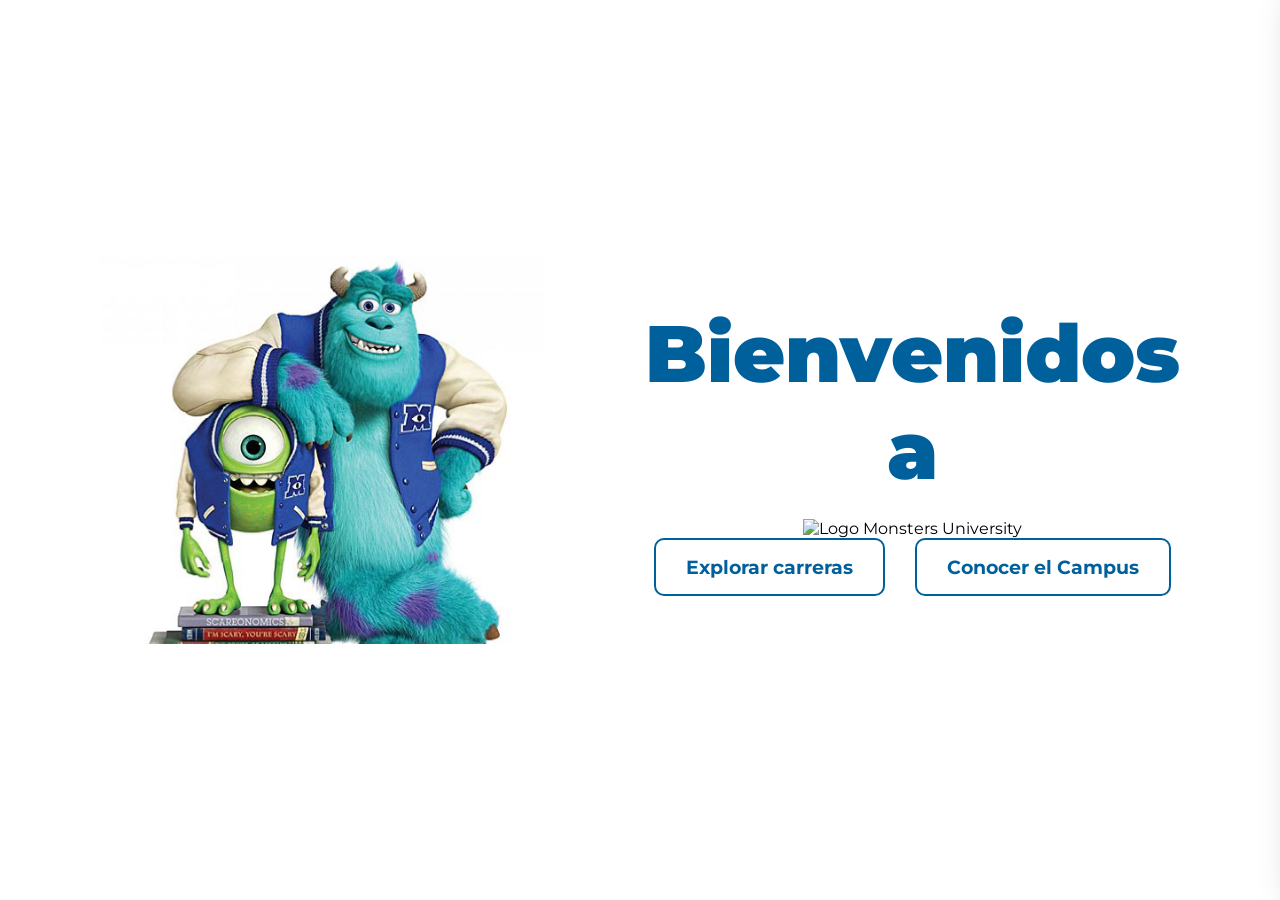
==== administrador.html @ 871c218e "Se modifica logica de js para que genere un switch de entrada a los diferentes dashboards, ademas, s" ====
<!DOCTYPE html>
<html lang="es">
<head>
    <meta charset="UTF-8">
    <meta name="viewport" content="width=device-width, initial-scale=1.0">
    <title>Administrador Monsters University</title>
    <link rel="stylesheet" href="style.css">
</head>
<body>

    
     <button class="hamburger-btn" id="hamburgerBtn" aria-label="Abrir menú de navegación">
        <span class="bar"></span>
        <span class="bar"></span>
        <span class="bar"></span>
    </button>

    <div class="menu-overlay" id="menuOverlay"></div>
    <aside class="side-menu" id="sideMenu">
        <div class="side-menu-header">
            <img src="IMG/1x/LOGO BAR.png" alt="Monsters University" class="menu-logo">
            <button class="close-menu-btn" id="closeMenuBtn" aria-label="Cerrar menú">&times;</button>
        </div>
        <nav class="side-menu-nav">
            <p class="menu-section-title">Navegación</p>
            <ul>
                <li><a href="index.html">Menú Principal (Inicio)</a></li>
                <li><a href="#">Nuestra U</a></li>
                <li><a href="#">Oferta Académica</a></li>
                <li><a href="#">Admisiones</a></li>
                <li><a href="login.html">Iniciar Sesión</a></li>
                <li><a href="registro.html" class="active-link">Registrarse</a></li>
            </ul>
        </nav>
        <div class="side-menu-footer">
            <p>Monsters University &copy; 2026</p>
        </div>
    </aside>

    <main class="hero">
        <div class="hero-image">
            <img src="IMG/1x/IMG 1.png" alt="Mike y Sulley" class="characters-img">
        </div>
        
        <div class="hero-content">
            <h1>Bienvenidos a</h1>
            
            <div class="hero-logo-container">
                <img src="IMG/1x/Logo grande.png" alt="Logo Monsters University" class="hero-logo">
            </div>
            
            <div class="hero-actions">
                <a href="#" class="btn-outline">Explorar carreras</a>
                <a href="#" class="btn-outline">Conocer el Campus</a>
            </div>
        </div>
    </main>
    
    
</body>
</html>
---- style.css ----
/* Import Google Fonts for a similar bold font */
@import url('https://fonts.googleapis.com/css2?family=Montserrat:wght@400;600;700;900&display=swap');

* {
    margin: 0;
    padding: 0;
    box-sizing: border-box;
    font-family: 'Montserrat', sans-serif;
}

body {
    background-color: #ffffff;
    /* Aseguramos que el body ocupe toda la altura de la pantalla */
    min-height: 100vh;
    display: flex;
    flex-direction: column;
}

a {
    text-decoration: none;
}

/* NAVBAR */
.navbar {
    display: flex;
    justify-content: space-between;
    align-items: center;
    padding: 30px 100px; /* Más padding para pantallas grandes */
    background-color: #ffffff;
    max-width: 1920px;
    margin: 0 auto;
    width: 100%;
}

/* Placeholders styles */
.placeholder-logo {
    width: 300px; 
    height: 90px;
    background-color: #f3f4f6;
    border: 2px dashed #9ca3af;
    display: flex;
    align-items: center;
    justify-content: center;
    color: #6b7280;
    font-weight: bold;
    font-size: 1.2rem;
}

.placeholder-characters {
    width: 600px;
    height: 700px;
    background-color: #f3f4f6;
    border: 2px dashed #9ca3af;
    display: flex;
    align-items: center;
    justify-content: center;
    color: #6b7280;
    font-weight: bold;
    text-align: center;
}

.placeholder-hero-logo {
    width: 500px;
    height: 150px;
    background-color: #f3f4f6;
    border: 2px dashed #9ca3af;
    display: flex;
    align-items: center;
    justify-content: center;
    color: #6b7280;
    font-weight: bold;
    margin-bottom: 40px;
    font-size: 1.5rem;
}

/* Nav Links */
.nav-links {
    display: flex;
    list-style: none;
    gap: 40px; /* Más separación */
}

.nav-links a {
    color: #4b8cb6; /* Light blue */
    font-size: 1.4rem; /* Fuente más grande para 1080p */
    text-decoration: underline;
    text-underline-offset: 6px;
    text-decoration-thickness: 1px;
}

.nav-links a:hover {
    color: #005696;
}

/* Buttons */
.btn-campus {
    background-color: #00609c;
    color: white;
    padding: 15px 30px; /* Botón más grande */
    border-radius: 10px;
    font-weight: 700;
    font-size: 1.2rem; /* Fuente más grande */
    transition: background-color 0.3s;
}

.btn-campus:hover {
    background-color: #004675;
}

.btn-outline {
    background-color: #ffffff;
    color: #00609c;
    padding: 15px 30px; /* Botón más grande */
    border: 2px solid #00609c;
    border-radius: 10px;
    font-weight: 700;
    font-size: 1.2rem; /* Fuente más grande */
    transition: all 0.3s;
}

.btn-outline:hover {
    background-color: #f0f8ff;
}

.hero {
    display: flex;
    align-items: center;
    justify-content: center;
    padding: 40px 100px; /* Padding ajustado a los lados */
    max-width: 1700px; /* Más ancho para 1920 */
    margin: 0 auto;
    gap: 100px; /* Más separación entre imagen y contenido */
    flex: 1; /* Ocupa el espacio restante del viewport */
}

.hero-image {
    flex: 1;
    display: flex;
    justify-content: flex-end;
}

.characters-img {
    max-width: 100%;
    height: auto;
    max-height: 800px; /* Más alto para que se vea bien en 1080p */
    object-fit: contain;
}

.hero-content {
    flex: 1;
    display: flex;
    flex-direction: column;
    align-items: center;
    text-align: center;
}

.hero-content h1 {
    font-size: 5rem; /* Título más imponente */
    color: #00609c;
    margin-bottom: 20px;
    font-weight: 900;
}

.hero-actions {
    display: flex;
    gap: 30px; /* Más separación entre los botones */
}

/* Responsive */
@media (max-width: 1200px) {
    .navbar {
        padding: 20px 50px;
    }
    .hero {
        padding: 40px 50px;
        gap: 50px;
    }
    .hero-content h1 {
        font-size: 4rem;
    }
}

@media (max-width: 950px) {
    .navbar {
        flex-direction: column;
        gap: 20px;
    }
    .hero {
        flex-direction: column;
        text-align: center;
    }
    .hero-image {
        justify-content: center;
    }
    .characters-img {
        max-height: 500px;
    }
}

/* ==========================
   ESTILOS INICIO DE SESIÓN
   ========================== */

/* Fondo azul para la pantalla de Login */
.login-body {
    background: linear-gradient(135deg, #005696 0%, #003b66 50%, #001f3f 100%);
    min-height: 100vh;
    display: flex;
    align-items: center;
    justify-content: center;
    position: relative;
    overflow-x: hidden;
    padding: 30px 20px;
}

/* Botón Hamburguesa en la esquina superior */
.hamburger-btn {
    position: fixed;
    top: 30px;
    right: 35px;
    width: 52px;
    height: 52px;
    background: rgba(255, 255, 255, 0.15);
    backdrop-filter: blur(10px);
    border: 2px solid rgba(255, 255, 255, 0.4);
    border-radius: 12px;
    display: flex;
    flex-direction: column;
    justify-content: center;
    align-items: center;
    gap: 6px;
    cursor: pointer;
    z-index: 100;
    transition: all 0.3s ease;
}

.hamburger-btn:hover {
    background: rgba(255, 255, 255, 0.25);
    border-color: #ffffff;
    transform: scale(1.05);
}

.hamburger-btn .bar {
    width: 26px;
    height: 3px;
    background-color: #ffffff;
    border-radius: 4px;
    transition: all 0.3s ease;
}

/* Animación de hamburguesa a X cuando está activo */
.hamburger-btn.open .bar:nth-child(1) {
    transform: translateY(9px) rotate(45deg);
}

.hamburger-btn.open .bar:nth-child(2) {
    opacity: 0;
}

.hamburger-btn.open .bar:nth-child(3) {
    transform: translateY(-9px) rotate(-45deg);
}

/* Fondo oscurecido al abrir el menú */
.menu-overlay {
    position: fixed;
    top: 0;
    left: 0;
    width: 100vw;
    height: 100vh;
    background: rgba(0, 0, 0, 0.5);
    backdrop-filter: blur(3px);
    opacity: 0;
    visibility: hidden;
    transition: opacity 0.3s ease, visibility 0.3s ease;
    z-index: 150;
}

.menu-overlay.active {
    opacity: 1;
    visibility: visible;
}

/* Panel lateral del Menú Hamburguesa */
.side-menu {
    position: fixed;
    top: 0;
    right: -380px;
    width: 350px;
    max-width: 85vw;
    height: 100vh;
    background-color: #ffffff;
    box-shadow: -10px 0 35px rgba(0, 0, 0, 0.35);
    z-index: 200;
    display: flex;
    flex-direction: column;
    justify-content: space-between;
    padding: 35px 30px;
    transition: right 0.35s cubic-bezier(0.4, 0, 0.2, 1);
}

.side-menu.active {
    right: 0;
}

.side-menu-header {
    display: flex;
    align-items: center;
    justify-content: space-between;
    border-bottom: 2px solid #f1f5f9;
    padding-bottom: 20px;
}

.menu-logo {
    max-width: 170px;
    height: auto;
}

.close-menu-btn {
    background: transparent;
    border: none;
    font-size: 2.2rem;
    color: #64748b;
    cursor: pointer;
    line-height: 1;
    transition: color 0.2s ease, transform 0.2s ease;
}

.close-menu-btn:hover {
    color: #005696;
    transform: scale(1.1);
}

.menu-section-title {
    font-size: 0.85rem;
    text-transform: uppercase;
    letter-spacing: 1.5px;
    color: #94a3b8;
    font-weight: 700;
    margin: 25px 0 15px;
}

.side-menu-nav ul {
    list-style: none;
    display: flex;
    flex-direction: column;
    gap: 12px;
}

.side-menu-nav a {
    display: block;
    padding: 12px 16px;
    font-size: 1.15rem;
    font-weight: 600;
    color: #1e293b;
    border-radius: 10px;
    text-decoration: none;
    transition: all 0.2s ease;
}

.side-menu-nav a:hover {
    background-color: #f0f7ff;
    color: #005696;
    transform: translateX(6px);
}

.side-menu-nav a.active-link {
    background-color: #e0f0fe;
    color: #005696;
    font-weight: 700;
}

.side-menu-footer {
    border-top: 1px solid #f1f5f9;
    padding-top: 20px;
    text-align: center;
    color: #94a3b8;
    font-size: 0.85rem;
}

/* Tarjeta Principal de Login */
.login-container {
    width: 100%;
    max-width: 520px;
    z-index: 10;
}

.login-card {
    background: #ffffff;
    border-radius: 20px;
    padding: 45px 40px;
    box-shadow: 0 25px 60px rgba(0, 0, 0, 0.4);
    text-align: center;
    animation: fadeInLogin 0.5s ease-out;
}

@keyframes fadeInLogin {
    from {
        opacity: 0;
        transform: translateY(20px);
    }
    to {
        opacity: 1;
        transform: translateY(0);
    }
}

.login-brand-logo {
    max-width: 240px;
    height: auto;
    margin-bottom: 20px;
}

.login-header h2 {
    color: #005696;
    font-size: 2.2rem;
    font-weight: 900;
    margin-bottom: 8px;
}

.login-header p {
    color: #64748b;
    font-size: 0.95rem;
    margin-bottom: 30px;
}

/* Campos de formulario */
.login-form {
    text-align: left;
}

.form-group {
    margin-bottom: 22px;
}

.form-group label {
    display: block;
    font-size: 0.95rem;
    font-weight: 700;
    color: #1e293b;
    margin-bottom: 8px;
}

.input-wrapper input {
    width: 100%;
    padding: 14px 18px;
    border: 2px solid #e2e8f0;
    border-radius: 10px;
    font-size: 1.05rem;
    color: #1e293b;
    background-color: #f8fafc;
    transition: all 0.25s ease;
    outline: none;
}

.input-wrapper input:focus {
    background-color: #ffffff;
    border-color: #00609c;
    box-shadow: 0 0 0 4px rgba(0, 96, 156, 0.15);
}

/* Opciones: Recordarme / Olvidé contraseña */
.form-options {
    display: flex;
    justify-content: space-between;
    align-items: center;
    font-size: 0.9rem;
    margin-bottom: 26px;
    gap: 10px;
    flex-wrap: wrap;
}

.remember-me {
    display: flex;
    align-items: center;
    gap: 8px;
    color: #475569;
    cursor: pointer;
    font-weight: 600;
}

.remember-me input {
    accent-color: #00609c;
    width: 16px;
    height: 16px;
    cursor: pointer;
}

.forgot-password {
    color: #00609c;
    font-weight: 600;
    text-decoration: underline;
    transition: color 0.2s ease;
}

.forgot-password:hover {
    color: #003666;
}

/* Botón de envío */
.btn-login {
    width: 100%;
    padding: 16px;
    background-color: #00609c;
    color: #ffffff;
    border: none;
    border-radius: 10px;
    font-size: 1.2rem;
    font-weight: 800;
    cursor: pointer;
    transition: all 0.25s ease;
    box-shadow: 0 6px 18px rgba(0, 96, 156, 0.35);
}

.btn-login:hover {
    background-color: #004675;
    transform: translateY(-2px);
    box-shadow: 0 10px 22px rgba(0, 96, 156, 0.45);
}

.btn-login:active {
    transform: translateY(0);
}

/* Footer de la tarjeta */
.login-card-footer {
    margin-top: 30px;
    padding-top: 22px;
    border-top: 1px solid #f1f5f9;
    display: flex;
    flex-direction: column;
    gap: 12px;
    font-size: 0.95rem;
    color: #64748b;
}

.login-card-footer a {
    color: #00609c;
    font-weight: 700;
}

.login-card-footer a:hover {
    text-decoration: underline;
}

.back-home-link {
    font-size: 0.9rem;
    color: #64748b !important;
    text-decoration: none !important;
    transition: color 0.2s ease;
}

.back-home-link:hover {
    color: #005696 !important;
}

/* Responsividad para móviles en login */
@media (max-width: 580px) {
    .hamburger-btn {
        top: 20px;
        right: 20px;
        width: 44px;
        height: 44px;
    }

    .login-card {
        padding: 30px 20px;
    }

    .login-header h2 {
        font-size: 1.8rem;
    }

    .form-options {
        flex-direction: column;
        align-items: flex-start;
        gap: 12px;
    }
}

/* =========================================
   ESTILOS ESPECÍFICOS PARA REGISTRO
   ========================================= */

.register-container {
    max-width: 680px;
    margin: 40px auto;
}

.register-card {
    padding: 45px 45px;
}

.form-row {
    display: grid;
    grid-template-columns: 1fr 1fr;
    gap: 18px;
}

.input-wrapper select {
    width: 100%;
    padding: 14px 18px;
    border: 2px solid #e2e8f0;
    border-radius: 10px;
    font-size: 1rem;
    color: #1e293b;
    background-color: #f8fafc;
    transition: all 0.25s ease;
    outline: none;
    cursor: pointer;
    font-family: inherit;
}

.input-wrapper select:focus {
    background-color: #ffffff;
    border-color: #00609c;
    box-shadow: 0 0 0 4px rgba(0, 96, 156, 0.15);
}

.register-options {
    margin-top: 5px;
    margin-bottom: 25px;
}

.terms-link {
    color: #00609c;
    text-decoration: underline;
    font-weight: 600;
}

.terms-link:hover {
    color: #003666;
}

@media (max-width: 680px) {
    .register-container {
        max-width: 100%;
    }

    .form-row {
        grid-template-columns: 1fr;
        gap: 0;
    }

    .register-card {
        padding: 30px 20px;
    }
}
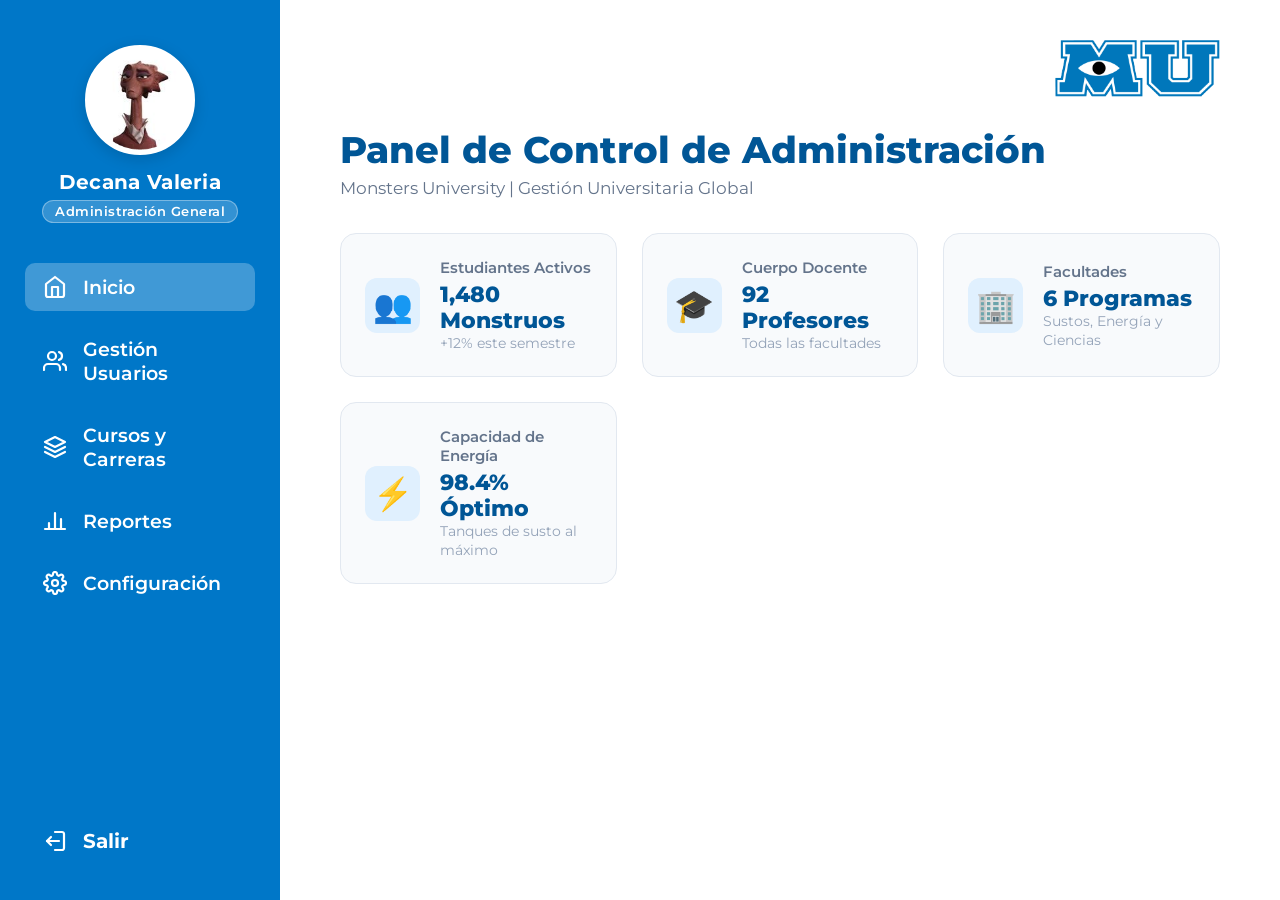
==== commit 0713f38c: "Creación DB ADM y PROF" ====
--- a/administrador.html
+++ b/administrador.html
@@ -3,59 +3,137 @@
 <head>
     <meta charset="UTF-8">
     <meta name="viewport" content="width=device-width, initial-scale=1.0">
-    <title>Administrador Monsters University</title>
+    <title>Dashboard Administrador - Monsters University</title>
     <link rel="stylesheet" href="style.css">
 </head>
-<body>
+<body class="dashboard-body">
 
-    
-     <button class="hamburger-btn" id="hamburgerBtn" aria-label="Abrir menú de navegación">
-        <span class="bar"></span>
-        <span class="bar"></span>
-        <span class="bar"></span>
-    </button>
+    <div class="dashboard-container">
+        <!-- BARRA LATERAL (SIDEBAR) -->
+        <aside class="dashboard-sidebar">
+            <!-- SECCIÓN DE PERFIL -->
+            <div class="sidebar-profile">
+                <img src="IMG/1x/PERFIL ADM.png" alt="Foto Administrador" class="profile-avatar">
+                <h2 class="profile-name">Decana Valeria</h2>
+                <span class="profile-role">Administración General</span>
+            </div>
 
-    <div class="menu-overlay" id="menuOverlay"></div>
-    <aside class="side-menu" id="sideMenu">
-        <div class="side-menu-header">
-            <img src="IMG/1x/LOGO BAR.png" alt="Monsters University" class="menu-logo">
-            <button class="close-menu-btn" id="closeMenuBtn" aria-label="Cerrar menú">&times;</button>
-        </div>
-        <nav class="side-menu-nav">
-            <p class="menu-section-title">Navegación</p>
-            <ul>
-                <li><a href="index.html">Menú Principal (Inicio)</a></li>
-                <li><a href="#">Nuestra U</a></li>
-                <li><a href="#">Oferta Académica</a></li>
-                <li><a href="#">Admisiones</a></li>
-                <li><a href="login.html">Iniciar Sesión</a></li>
-                <li><a href="registro.html" class="active-link">Registrarse</a></li>
-            </ul>
-        </nav>
-        <div class="side-menu-footer">
-            <p>Monsters University &copy; 2026</p>
-        </div>
-    </aside>
+            <!-- NAVEGACIÓN ADMINISTRADOR -->
+            <nav class="sidebar-menu">
+                <a href="#" class="sidebar-link active">
+                    <svg class="nav-icon" viewBox="0 0 24 24" fill="none" stroke="currentColor" stroke-width="2.2" stroke-linecap="round" stroke-linejoin="round">
+                        <path d="M3 9l9-7 9 7v11a2 2 0 0 1-2 2H5a2 2 0 0 1-2-2z"></path>
+                        <polyline points="9 22 9 12 15 12 15 22"></polyline>
+                    </svg>
+                    <span>Inicio</span>
+                </a>
 
-    <main class="hero">
-        <div class="hero-image">
-            <img src="IMG/1x/IMG 1.png" alt="Mike y Sulley" class="characters-img">
-        </div>
-        
-        <div class="hero-content">
-            <h1>Bienvenidos a</h1>
-            
-            <div class="hero-logo-container">
-                <img src="IMG/1x/Logo grande.png" alt="Logo Monsters University" class="hero-logo">
+                <a href="#" class="sidebar-link">
+                    <svg class="nav-icon" viewBox="0 0 24 24" fill="none" stroke="currentColor" stroke-width="2.2" stroke-linecap="round" stroke-linejoin="round">
+                        <path d="M17 21v-2a4 4 0 0 0-4-4H5a4 4 0 0 0-4 4v2"></path>
+                        <circle cx="9" cy="7" r="4"></circle>
+                        <path d="M23 21v-2a4 4 0 0 0-3-3.87"></path>
+                        <path d="M16 3.13a4 4 0 0 1 0 7.75"></path>
+                    </svg>
+                    <span>Gestión Usuarios</span>
+                </a>
+
+                <a href="#" class="sidebar-link">
+                    <svg class="nav-icon" viewBox="0 0 24 24" fill="none" stroke="currentColor" stroke-width="2.2" stroke-linecap="round" stroke-linejoin="round">
+                        <polygon points="12 2 2 7 12 12 22 7 12 2"></polygon>
+                        <polyline points="2 17 12 22 22 17"></polyline>
+                        <polyline points="2 12 12 17 22 12"></polyline>
+                    </svg>
+                    <span>Cursos y Carreras</span>
+                </a>
+
+                <a href="#" class="sidebar-link">
+                    <svg class="nav-icon" viewBox="0 0 24 24" fill="none" stroke="currentColor" stroke-width="2.2" stroke-linecap="round" stroke-linejoin="round">
+                        <line x1="18" y1="20" x2="18" y2="10"></line>
+                        <line x1="12" y1="20" x2="12" y2="4"></line>
+                        <line x1="6" y1="20" x2="6" y2="14"></line>
+                        <line x1="2" y1="20" x2="22" y2="20"></line>
+                    </svg>
+                    <span>Reportes</span>
+                </a>
+
+                <a href="#" class="sidebar-link">
+                    <svg class="nav-icon" viewBox="0 0 24 24" fill="none" stroke="currentColor" stroke-width="2.2" stroke-linecap="round" stroke-linejoin="round">
+                        <circle cx="12" cy="12" r="3"></circle>
+                        <path d="M19.4 15a1.65 1.65 0 0 0 .33 1.82l.06.06a2 2 0 0 1 0 2.83 2 2 0 0 1-2.83 0l-.06-.06a1.65 1.65 0 0 0-1.82-.33 1.65 1.65 0 0 0-1 1.51V21a2 2 0 0 1-2 2 2 2 0 0 1-2-2v-.09A1.65 1.65 0 0 0 9 19.4a1.65 1.65 0 0 0-1.82.33l-.06.06a2 2 0 0 1-2.83 0 2 2 0 0 1 0-2.83l.06-.06a1.65 1.65 0 0 0 .33-1.82 1.65 1.65 0 0 0-1.51-1H3a2 2 0 0 1-2-2 2 2 0 0 1 2-2h.09A1.65 1.65 0 0 0 4.6 9a1.65 1.65 0 0 0-.33-1.82l-.06-.06a2 2 0 0 1 0-2.83 2 2 0 0 1 2.83 0l.06.06a1.65 1.65 0 0 0 1.82.33H9a1.65 1.65 0 0 0 1-1.51V3a2 2 0 0 1 2-2 2 2 0 0 1 2 2v.09a1.65 1.65 0 0 0 1 1.51 1.65 1.65 0 0 0 1.82-.33l.06-.06a2 2 0 0 1 2.83 0 2 2 0 0 1 0 2.83l-.06.06a1.65 1.65 0 0 0-.33 1.82V9a1.65 1.65 0 0 0 1.51 1H21a2 2 0 0 1 2 2 2 2 0 0 1-2 2h-.09a1.65 1.65 0 0 0-1.51 1z"></path>
+                    </svg>
+                    <span>Configuración</span>
+                </a>
+            </nav>
+
+            <!-- BOTÓN DE SALIDA (REDIRIGE A LOGIN.HTML) -->
+            <div class="sidebar-footer">
+                <a href="login.html" class="logout-link" title="Cerrar sesión">
+                    <svg class="nav-icon" viewBox="0 0 24 24" fill="none" stroke="currentColor" stroke-width="2.2" stroke-linecap="round" stroke-linejoin="round">
+                        <path d="M12 3H19C19.5304 3 20.0391 3.21071 20.4142 3.58579C20.7893 3.96086 21 4.46957 21 5V19C21 19.5304 20.7893 20.0391 20.4142 20.4142C20.0391 20.7893 19.5304 21 19 21H12"></path>
+                        <polyline points="8 16 4 12 8 8"></polyline>
+                        <line x1="4" y1="12" x2="16" y2="12"></line>
+                    </svg>
+                    <span>Salir</span>
+                </a>
             </div>
-            
-            <div class="hero-actions">
-                <a href="#" class="btn-outline">Explorar carreras</a>
-                <a href="#" class="btn-outline">Conocer el Campus</a>
-            </div>
-        </div>
-    </main>
-    
-    
+        </aside>
+
+        <!-- CONTENIDO PRINCIPAL -->
+        <main class="dashboard-main">
+            <!-- ENCABEZADO CON LOGO MU EN LA ESQUINA SUPERIOR DERECHA -->
+            <header class="dashboard-header">
+                <img src="IMG/1x/LOGO DB.png" alt="Logo Monsters University" class="main-logo-mu">
+            </header>
+
+            <!-- ESPACIO DE TRABAJO DEL DASHBOARD -->
+            <section class="dashboard-content">
+                <div class="welcome-banner">
+                    <h1>Panel de Control de Administración</h1>
+                    <p>Monsters University | Gestión Universitaria Global</p>
+                </div>
+
+                <!-- TARJETAS RÁPIDAS DE RESUMEN ADMINISTRATIVO -->
+                <div class="dashboard-cards-grid">
+                    <div class="dash-card">
+                        <div class="card-header-icon">👥</div>
+                        <div class="card-info">
+                            <h3>Estudiantes Activos</h3>
+                            <p class="card-highlight">1,480 Monstruos</p>
+                            <span class="card-subtext">+12% este semestre</span>
+                        </div>
+                    </div>
+
+                    <div class="dash-card">
+                        <div class="card-header-icon">🎓</div>
+                        <div class="card-info">
+                            <h3>Cuerpo Docente</h3>
+                            <p class="card-highlight">92 Profesores</p>
+                            <span class="card-subtext">Todas las facultades</span>
+                        </div>
+                    </div>
+
+                    <div class="dash-card">
+                        <div class="card-header-icon">🏢</div>
+                        <div class="card-info">
+                            <h3>Facultades</h3>
+                            <p class="card-highlight">6 Programas</p>
+                            <span class="card-subtext">Sustos, Energía y Ciencias</span>
+                        </div>
+                    </div>
+
+                    <div class="dash-card">
+                        <div class="card-header-icon">⚡</div>
+                        <div class="card-info">
+                            <h3>Capacidad de Energía</h3>
+                            <p class="card-highlight">98.4% Óptimo</p>
+                            <span class="card-subtext">Tanques de susto al máximo</span>
+                        </div>
+                    </div>
+                </div>
+            </section>
+        </main>
+    </div>
+
 </body>
 </html>
--- a/style.css
+++ b/style.css
@@ -10,7 +10,6 @@
 
 body {
     background-color: #ffffff;
-    /* Aseguramos que el body ocupe toda la altura de la pantalla */
     min-height: 100vh;
     display: flex;
     flex-direction: column;
@@ -25,64 +24,23 @@
     display: flex;
     justify-content: space-between;
     align-items: center;
-    padding: 30px 100px; /* Más padding para pantallas grandes */
+    padding: 30px 100px; 
     background-color: #ffffff;
     max-width: 1920px;
     margin: 0 auto;
     width: 100%;
 }
 
-/* Placeholders styles */
-.placeholder-logo {
-    width: 300px; 
-    height: 90px;
-    background-color: #f3f4f6;
-    border: 2px dashed #9ca3af;
-    display: flex;
-    align-items: center;
-    justify-content: center;
-    color: #6b7280;
-    font-weight: bold;
-    font-size: 1.2rem;
-}
-
-.placeholder-characters {
-    width: 600px;
-    height: 700px;
-    background-color: #f3f4f6;
-    border: 2px dashed #9ca3af;
-    display: flex;
-    align-items: center;
-    justify-content: center;
-    color: #6b7280;
-    font-weight: bold;
-    text-align: center;
-}
-
-.placeholder-hero-logo {
-    width: 500px;
-    height: 150px;
-    background-color: #f3f4f6;
-    border: 2px dashed #9ca3af;
-    display: flex;
-    align-items: center;
-    justify-content: center;
-    color: #6b7280;
-    font-weight: bold;
-    margin-bottom: 40px;
-    font-size: 1.5rem;
-}
-
 /* Nav Links */
 .nav-links {
     display: flex;
     list-style: none;
-    gap: 40px; /* Más separación */
+    gap: 40px; 
 }
 
 .nav-links a {
-    color: #4b8cb6; /* Light blue */
-    font-size: 1.4rem; /* Fuente más grande para 1080p */
+    color: #4b8cb6; 
+    font-size: 1.4rem; 
     text-decoration: underline;
     text-underline-offset: 6px;
     text-decoration-thickness: 1px;
@@ -93,28 +51,28 @@
 }
 
 /* Buttons */
-.btn-campus {
+.btn-iniciar-sesion {
     background-color: #00609c;
     color: white;
-    padding: 15px 30px; /* Botón más grande */
+    padding: 15px 30px; 
     border-radius: 10px;
     font-weight: 700;
-    font-size: 1.2rem; /* Fuente más grande */
+    font-size: 1.2rem; 
     transition: background-color 0.3s;
 }
 
-.btn-campus:hover {
+.btn-iniciar-sesion:hover {
     background-color: #004675;
 }
 
 .btn-outline {
     background-color: #ffffff;
     color: #00609c;
-    padding: 15px 30px; /* Botón más grande */
+    padding: 15px 30px; 
     border: 2px solid #00609c;
     border-radius: 10px;
     font-weight: 700;
-    font-size: 1.2rem; /* Fuente más grande */
+    font-size: 1.2rem; 
     transition: all 0.3s;
 }
 
@@ -126,11 +84,11 @@
     display: flex;
     align-items: center;
     justify-content: center;
-    padding: 40px 100px; /* Padding ajustado a los lados */
-    max-width: 1700px; /* Más ancho para 1920 */
+    padding: 40px 100px; 
+    max-width: 1700px; 
     margin: 0 auto;
-    gap: 100px; /* Más separación entre imagen y contenido */
-    flex: 1; /* Ocupa el espacio restante del viewport */
+    gap: 100px; 
+    flex: 1; 
 }
 
 .hero-image {
@@ -142,7 +100,7 @@
 .characters-img {
     max-width: 100%;
     height: auto;
-    max-height: 800px; /* Más alto para que se vea bien en 1080p */
+    max-height: 800px; 
     object-fit: contain;
 }
 
@@ -155,7 +113,7 @@
 }
 
 .hero-content h1 {
-    font-size: 5rem; /* Título más imponente */
+    font-size: 5rem; 
     color: #00609c;
     margin-bottom: 20px;
     font-weight: 900;
@@ -163,7 +121,7 @@
 
 .hero-actions {
     display: flex;
-    gap: 30px; /* Más separación entre los botones */
+    gap: 30px; 
 }
 
 /* Responsive */
@@ -268,7 +226,7 @@
     left: 0;
     width: 100vw;
     height: 100vh;
-    background: rgba(0, 0, 0, 0.5);
+    background: rgba(0, 92, 212, 0.5);
     backdrop-filter: blur(3px);
     opacity: 0;
     visibility: hidden;
@@ -578,9 +536,9 @@
     }
 }
 
-/* =========================================
-   ESTILOS ESPECÍFICOS PARA REGISTRO
-   ========================================= */
+/* ==================
+   ESTILOS  REGISTRO
+   ================== */
 
 .register-container {
     max-width: 680px;
@@ -647,3 +605,265 @@
     }
 }
 
+/* =========================================
+   ESTILOS PARA DASHBOARD ESTUDIANTE
+   ========================================= */
+
+.dashboard-body {
+    background-color: #ffffff;
+    min-height: 100vh;
+    margin: 0;
+    overflow-x: hidden;
+}
+
+.dashboard-container {
+    display: flex;
+    min-height: 100vh;
+    width: 100%;
+}
+
+/* Barra lateral azul */
+.dashboard-sidebar {
+    width: 280px;
+    min-width: 280px;
+    background-color: #0077c8;
+    color: #ffffff;
+    display: flex;
+    flex-direction: column;
+    justify-content: space-between;
+    padding: 45px 25px 35px 25px;
+    box-shadow: 4px 0 15px rgba(0, 0, 0, 0.05);
+}
+
+/* Perfil Estudiante */
+.sidebar-profile {
+    display: flex;
+    flex-direction: column;
+    align-items: center;
+    margin-bottom: 40px;
+}
+
+.profile-avatar {
+    width: 110px;
+    height: 110px;
+    border-radius: 50%;
+    border: 3.5px solid #ffffff;
+    object-fit: cover;
+    background-color: #ffffff;
+    box-shadow: 0 4px 15px rgba(0, 0, 0, 0.15);
+}
+
+.profile-name {
+    margin-top: 15px;
+    color: #ffffff;
+    font-size: 1.25rem;
+    font-weight: 700;
+    text-align: center;
+    letter-spacing: 0.3px;
+}
+
+.profile-role {
+    display: inline-block;
+    margin-top: 6px;
+    font-size: 0.8rem;
+    font-weight: 600;
+    color: #ffffff;
+    background: rgba(255, 255, 255, 0.2);
+    border: 1px solid rgba(255, 255, 255, 0.35);
+    padding: 3px 12px;
+    border-radius: 20px;
+    letter-spacing: 0.5px;
+    text-align: center;
+}
+
+/* Menú de navegación lateral */
+.sidebar-menu {
+    display: flex;
+    flex-direction: column;
+    gap: 14px;
+    flex: 1;
+}
+
+.sidebar-link {
+    display: flex;
+    align-items: center;
+    gap: 16px;
+    color: #ffffff;
+    font-size: 1.2rem;
+    font-weight: 600;
+    padding: 12px 18px;
+    border-radius: 10px;
+    text-decoration: none;
+    transition: all 0.2s ease;
+}
+
+.sidebar-link:hover {
+    background-color: rgba(255, 255, 255, 0.18);
+    transform: translateX(4px);
+}
+
+.sidebar-link.active {
+    background-color: rgba(255, 255, 255, 0.25);
+}
+
+.sidebar-link .nav-icon {
+    width: 24px;
+    height: 24px;
+    stroke: #ffffff;
+    flex-shrink: 0;
+}
+
+/* Botón Salir */
+.sidebar-footer {
+    margin-top: auto;
+    padding-top: 25px;
+}
+
+.logout-link {
+    display: flex;
+    align-items: center;
+    gap: 16px;
+    color: #ffffff;
+    font-size: 1.25rem;
+    font-weight: 700;
+    padding: 12px 18px;
+    border-radius: 10px;
+    text-decoration: none;
+    transition: all 0.2s ease;
+}
+
+.logout-link:hover {
+    background-color: rgba(255, 255, 255, 0.22);
+    transform: translateX(4px);
+}
+
+.logout-link .nav-icon {
+    width: 24px;
+    height: 24px;
+    stroke: #ffffff;
+    flex-shrink: 0;
+}
+
+/* Área principal del Dashboard */
+.dashboard-main {
+    flex: 1;
+    display: flex;
+    flex-direction: column;
+    padding: 40px 60px;
+    background-color: #ffffff;
+}
+
+.dashboard-header {
+    display: flex;
+    justify-content: flex-end;
+    align-items: flex-start;
+    width: 100%;
+    margin-bottom: 30px;
+}
+
+.main-logo-mu {
+    width: 165px;
+    height: auto;
+    object-fit: contain;
+}
+
+/* Contenido de bienvenida y tarjetas */
+.dashboard-content {
+    max-width: 1200px;
+}
+
+.welcome-banner h1 {
+    font-size: 2.3rem;
+    color: #005696;
+    font-weight: 800;
+    margin-bottom: 6px;
+}
+
+.welcome-banner p {
+    color: #64748b;
+    font-size: 1.05rem;
+    margin-bottom: 35px;
+}
+
+.dashboard-cards-grid {
+    display: grid;
+    grid-template-columns: repeat(auto-fit, minmax(260px, 1fr));
+    gap: 25px;
+}
+
+.dash-card {
+    background: #f8fafc;
+    border: 1px solid #e2e8f0;
+    border-radius: 16px;
+    padding: 24px;
+    display: flex;
+    align-items: center;
+    gap: 20px;
+    transition: transform 0.2s ease, box-shadow 0.2s ease;
+}
+
+.dash-card:hover {
+    transform: translateY(-4px);
+    box-shadow: 0 12px 25px rgba(0, 0, 0, 0.06);
+}
+
+.card-header-icon {
+    font-size: 2rem;
+    background: #e0f0fe;
+    width: 55px;
+    height: 55px;
+    border-radius: 12px;
+    display: flex;
+    align-items: center;
+    justify-content: center;
+    flex-shrink: 0;
+}
+
+.card-info h3 {
+    font-size: 0.95rem;
+    color: #64748b;
+    margin-bottom: 4px;
+    font-weight: 600;
+}
+
+.card-highlight {
+    font-size: 1.35rem;
+    font-weight: 800;
+    color: #005696;
+}
+
+.card-subtext {
+    font-size: 0.85rem;
+    color: #94a3b8;
+}
+
+/* Responsividad para móviles y tablets */
+@media (max-width: 900px) {
+    .dashboard-container {
+        flex-direction: column;
+    }
+
+    .dashboard-sidebar {
+        width: 100%;
+        min-height: auto;
+        padding: 30px 20px;
+    }
+
+    .sidebar-menu {
+        flex-direction: row;
+        flex-wrap: wrap;
+        justify-content: center;
+        gap: 10px;
+    }
+
+    .dashboard-main {
+        padding: 30px 20px;
+    }
+
+    .dashboard-header {
+        justify-content: center;
+        margin-bottom: 20px;
+    }
+}
+
+
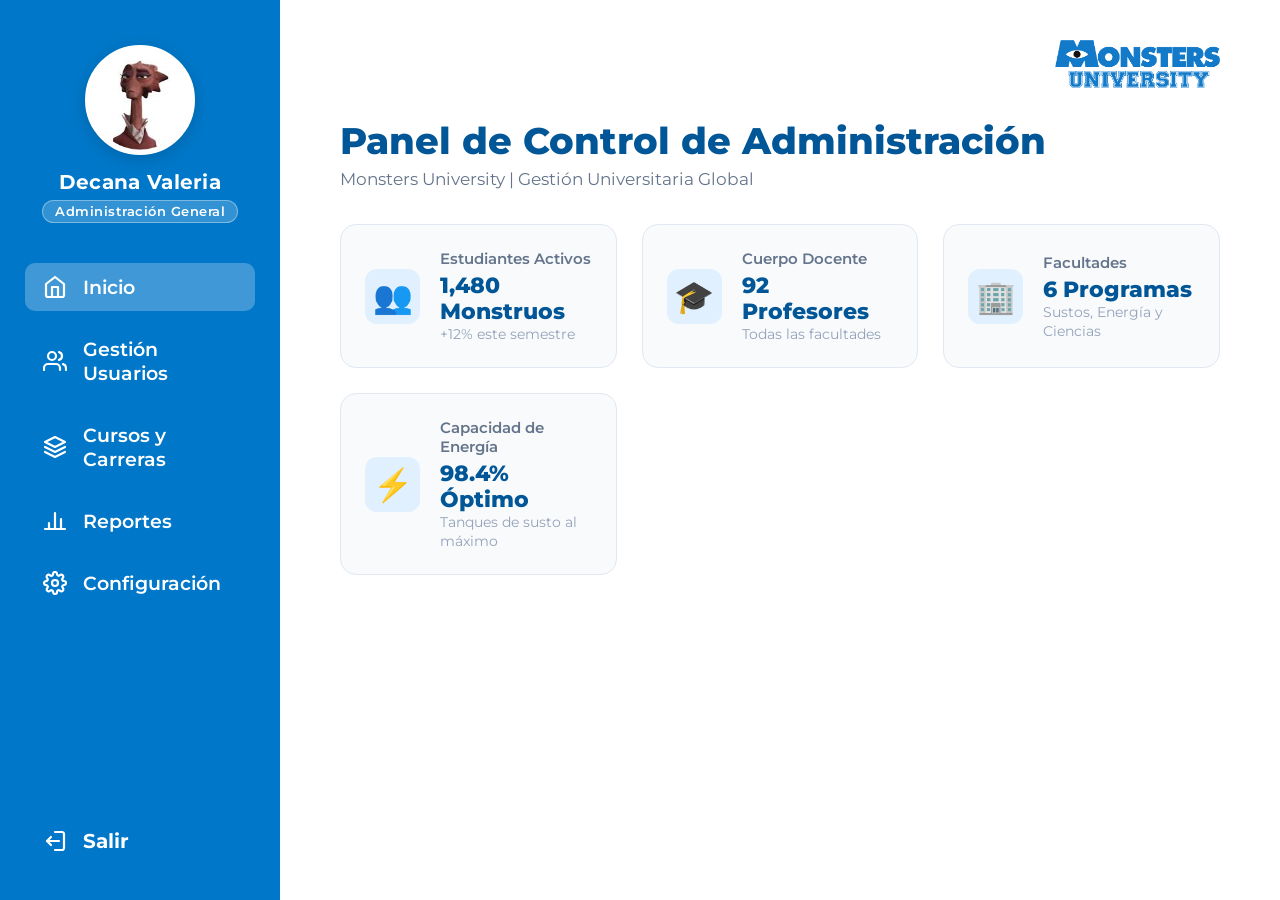
==== commit b995610b: "Se moifica estructura del codigo y se ponen en carpetas independientes los archivos." ====
--- a/administrador.html
+++ b/administrador.html
@@ -3,8 +3,8 @@
 <head>
     <meta charset="UTF-8">
     <meta name="viewport" content="width=device-width, initial-scale=1.0">
-    <title>Dashboard Administrador - Monsters University</title>
-    <link rel="stylesheet" href="style.css">
+    <title>Administrador Monsters University</title>
+    <link rel="stylesheet" href="/css/style.css">
 </head>
 <body class="dashboard-body">
 
@@ -13,7 +13,7 @@
         <aside class="dashboard-sidebar">
             <!-- SECCIÓN DE PERFIL -->
             <div class="sidebar-profile">
-                <img src="IMG/1x/PERFIL ADM.png" alt="Foto Administrador" class="profile-avatar">
+                <img src="img/PERFIL ADM.png" alt="Foto Administrador" class="profile-avatar">
                 <h2 class="profile-name">Decana Valeria</h2>
                 <span class="profile-role">Administración General</span>
             </div>
@@ -83,7 +83,7 @@
         <main class="dashboard-main">
             <!-- ENCABEZADO CON LOGO MU EN LA ESQUINA SUPERIOR DERECHA -->
             <header class="dashboard-header">
-                <img src="IMG/1x/LOGO DB.png" alt="Logo Monsters University" class="main-logo-mu">
+                <img src="img/LOGO GRANDE.png" alt="Logo Monsters University" class="main-logo-mu">
             </header>
 
             <!-- ESPACIO DE TRABAJO DEL DASHBOARD -->
--- a/css/style.css
+++ b/css/style.css
@@ -0,0 +1,869 @@
+/* Import Google Fonts for a similar bold font */
+@import url('https://fonts.googleapis.com/css2?family=Montserrat:wght@400;600;700;900&display=swap');
+
+* {
+    margin: 0;
+    padding: 0;
+    box-sizing: border-box;
+    font-family: 'Montserrat', sans-serif;
+}
+
+body {
+    background-color: #ffffff;
+    min-height: 100vh;
+    display: flex;
+    flex-direction: column;
+}
+
+a {
+    text-decoration: none;
+}
+
+/* NAVBAR */
+.navbar {
+    display: flex;
+    justify-content: space-between;
+    align-items: center;
+    padding: 30px 100px; 
+    background-color: #ffffff;
+    max-width: 1920px;
+    margin: 0 auto;
+    width: 100%;
+}
+
+/* Nav Links */
+.nav-links {
+    display: flex;
+    list-style: none;
+    gap: 40px; 
+}
+
+.nav-links a {
+    color: #4b8cb6; 
+    font-size: 1.4rem; 
+    text-decoration: underline;
+    text-underline-offset: 6px;
+    text-decoration-thickness: 1px;
+}
+
+.nav-links a:hover {
+    color: #005696;
+}
+
+/* Buttons */
+.btn-iniciar-sesion {
+    background-color: #00609c;
+    color: white;
+    padding: 15px 30px; 
+    border-radius: 10px;
+    font-weight: 700;
+    font-size: 1.2rem; 
+    transition: background-color 0.3s;
+}
+
+.btn-iniciar-sesion:hover {
+    background-color: #004675;
+}
+
+.btn-outline {
+    background-color: #ffffff;
+    color: #00609c;
+    padding: 15px 30px; 
+    border: 2px solid #00609c;
+    border-radius: 10px;
+    font-weight: 700;
+    font-size: 1.2rem; 
+    transition: all 0.3s;
+}
+
+.btn-outline:hover {
+    background-color: #f0f8ff;
+}
+
+.hero {
+    display: flex;
+    align-items: center;
+    justify-content: center;
+    padding: 40px 100px; 
+    max-width: 1700px; 
+    margin: 0 auto;
+    gap: 100px; 
+    flex: 1; 
+}
+
+.hero-image {
+    flex: 1;
+    display: flex;
+    justify-content: flex-end;
+}
+
+.characters-img {
+    max-width: 100%;
+    height: auto;
+    max-height: 800px; 
+    object-fit: contain;
+}
+
+.hero-content {
+    flex: 1;
+    display: flex;
+    flex-direction: column;
+    align-items: center;
+    text-align: center;
+}
+
+.hero-content h1 {
+    font-size: 5rem; 
+    color: #00609c;
+    margin-bottom: 20px;
+    font-weight: 900;
+}
+
+.hero-actions {
+    display: flex;
+    gap: 30px; 
+}
+
+/* Responsive */
+@media (max-width: 1200px) {
+    .navbar {
+        padding: 20px 50px;
+    }
+    .hero {
+        padding: 40px 50px;
+        gap: 50px;
+    }
+    .hero-content h1 {
+        font-size: 4rem;
+    }
+}
+
+@media (max-width: 950px) {
+    .navbar {
+        flex-direction: column;
+        gap: 20px;
+    }
+    .hero {
+        flex-direction: column;
+        text-align: center;
+    }
+    .hero-image {
+        justify-content: center;
+    }
+    .characters-img {
+        max-height: 500px;
+    }
+}
+
+/* ==========================
+   ESTILOS INICIO DE SESIÓN
+   ========================== */
+
+/* Fondo azul para la pantalla de Login */
+.login-body {
+    background: linear-gradient(135deg, #005696 0%, #003b66 50%, #001f3f 100%);
+    min-height: 100vh;
+    display: flex;
+    align-items: center;
+    justify-content: center;
+    position: relative;
+    overflow-x: hidden;
+    padding: 30px 20px;
+}
+
+/* Botón Hamburguesa en la esquina superior */
+.hamburger-btn {
+    position: fixed;
+    top: 30px;
+    right: 35px;
+    width: 52px;
+    height: 52px;
+    background: rgba(255, 255, 255, 0.15);
+    backdrop-filter: blur(10px);
+    border: 2px solid rgba(255, 255, 255, 0.4);
+    border-radius: 12px;
+    display: flex;
+    flex-direction: column;
+    justify-content: center;
+    align-items: center;
+    gap: 6px;
+    cursor: pointer;
+    z-index: 100;
+    transition: all 0.3s ease;
+}
+
+.hamburger-btn:hover {
+    background: rgba(255, 255, 255, 0.25);
+    border-color: #ffffff;
+    transform: scale(1.05);
+}
+
+.hamburger-btn .bar {
+    width: 26px;
+    height: 3px;
+    background-color: #ffffff;
+    border-radius: 4px;
+    transition: all 0.3s ease;
+}
+
+/* Animación de hamburguesa a X cuando está activo */
+.hamburger-btn.open .bar:nth-child(1) {
+    transform: translateY(9px) rotate(45deg);
+}
+
+.hamburger-btn.open .bar:nth-child(2) {
+    opacity: 0;
+}
+
+.hamburger-btn.open .bar:nth-child(3) {
+    transform: translateY(-9px) rotate(-45deg);
+}
+
+/* Fondo oscurecido al abrir el menú */
+.menu-overlay {
+    position: fixed;
+    top: 0;
+    left: 0;
+    width: 100vw;
+    height: 100vh;
+    background: rgba(0, 92, 212, 0.5);
+    backdrop-filter: blur(3px);
+    opacity: 0;
+    visibility: hidden;
+    transition: opacity 0.3s ease, visibility 0.3s ease;
+    z-index: 150;
+}
+
+.menu-overlay.active {
+    opacity: 1;
+    visibility: visible;
+}
+
+/* Panel lateral del Menú Hamburguesa */
+.side-menu {
+    position: fixed;
+    top: 0;
+    right: -380px;
+    width: 350px;
+    max-width: 85vw;
+    height: 100vh;
+    background-color: #ffffff;
+    box-shadow: -10px 0 35px rgba(0, 0, 0, 0.35);
+    z-index: 200;
+    display: flex;
+    flex-direction: column;
+    justify-content: space-between;
+    padding: 35px 30px;
+    transition: right 0.35s cubic-bezier(0.4, 0, 0.2, 1);
+}
+
+.side-menu.active {
+    right: 0;
+}
+
+.side-menu-header {
+    display: flex;
+    align-items: center;
+    justify-content: space-between;
+    border-bottom: 2px solid #f1f5f9;
+    padding-bottom: 20px;
+}
+
+.menu-logo {
+    max-width: 170px;
+    height: auto;
+}
+
+.close-menu-btn {
+    background: transparent;
+    border: none;
+    font-size: 2.2rem;
+    color: #64748b;
+    cursor: pointer;
+    line-height: 1;
+    transition: color 0.2s ease, transform 0.2s ease;
+}
+
+.close-menu-btn:hover {
+    color: #005696;
+    transform: scale(1.1);
+}
+
+.menu-section-title {
+    font-size: 0.85rem;
+    text-transform: uppercase;
+    letter-spacing: 1.5px;
+    color: #94a3b8;
+    font-weight: 700;
+    margin: 25px 0 15px;
+}
+
+.side-menu-nav ul {
+    list-style: none;
+    display: flex;
+    flex-direction: column;
+    gap: 12px;
+}
+
+.side-menu-nav a {
+    display: block;
+    padding: 12px 16px;
+    font-size: 1.15rem;
+    font-weight: 600;
+    color: #1e293b;
+    border-radius: 10px;
+    text-decoration: none;
+    transition: all 0.2s ease;
+}
+
+.side-menu-nav a:hover {
+    background-color: #f0f7ff;
+    color: #005696;
+    transform: translateX(6px);
+}
+
+.side-menu-nav a.active-link {
+    background-color: #e0f0fe;
+    color: #005696;
+    font-weight: 700;
+}
+
+.side-menu-footer {
+    border-top: 1px solid #f1f5f9;
+    padding-top: 20px;
+    text-align: center;
+    color: #94a3b8;
+    font-size: 0.85rem;
+}
+
+/* Tarjeta Principal de Login */
+.login-container {
+    width: 100%;
+    max-width: 520px;
+    z-index: 10;
+}
+
+.login-card {
+    background: #ffffff;
+    border-radius: 20px;
+    padding: 45px 40px;
+    box-shadow: 0 25px 60px rgba(0, 0, 0, 0.4);
+    text-align: center;
+    animation: fadeInLogin 0.5s ease-out;
+}
+
+@keyframes fadeInLogin {
+    from {
+        opacity: 0;
+        transform: translateY(20px);
+    }
+    to {
+        opacity: 1;
+        transform: translateY(0);
+    }
+}
+
+.login-brand-logo {
+    max-width: 240px;
+    height: auto;
+    margin-bottom: 20px;
+}
+
+.login-header h2 {
+    color: #005696;
+    font-size: 2.2rem;
+    font-weight: 900;
+    margin-bottom: 8px;
+}
+
+.login-header p {
+    color: #64748b;
+    font-size: 0.95rem;
+    margin-bottom: 30px;
+}
+
+/* Campos de formulario */
+.login-form {
+    text-align: left;
+}
+
+.form-group {
+    margin-bottom: 22px;
+}
+
+.form-group label {
+    display: block;
+    font-size: 0.95rem;
+    font-weight: 700;
+    color: #1e293b;
+    margin-bottom: 8px;
+}
+
+.input-wrapper input {
+    width: 100%;
+    padding: 14px 18px;
+    border: 2px solid #e2e8f0;
+    border-radius: 10px;
+    font-size: 1.05rem;
+    color: #1e293b;
+    background-color: #f8fafc;
+    transition: all 0.25s ease;
+    outline: none;
+}
+
+.input-wrapper input:focus {
+    background-color: #ffffff;
+    border-color: #00609c;
+    box-shadow: 0 0 0 4px rgba(0, 96, 156, 0.15);
+}
+
+/* Opciones: Recordarme / Olvidé contraseña */
+.form-options {
+    display: flex;
+    justify-content: space-between;
+    align-items: center;
+    font-size: 0.9rem;
+    margin-bottom: 26px;
+    gap: 10px;
+    flex-wrap: wrap;
+}
+
+.remember-me {
+    display: flex;
+    align-items: center;
+    gap: 8px;
+    color: #475569;
+    cursor: pointer;
+    font-weight: 600;
+}
+
+.remember-me input {
+    accent-color: #00609c;
+    width: 16px;
+    height: 16px;
+    cursor: pointer;
+}
+
+.forgot-password {
+    color: #00609c;
+    font-weight: 600;
+    text-decoration: underline;
+    transition: color 0.2s ease;
+}
+
+.forgot-password:hover {
+    color: #003666;
+}
+
+/* Botón de envío */
+.btn-login {
+    width: 100%;
+    padding: 16px;
+    background-color: #00609c;
+    color: #ffffff;
+    border: none;
+    border-radius: 10px;
+    font-size: 1.2rem;
+    font-weight: 800;
+    cursor: pointer;
+    transition: all 0.25s ease;
+    box-shadow: 0 6px 18px rgba(0, 96, 156, 0.35);
+}
+
+.btn-login:hover {
+    background-color: #004675;
+    transform: translateY(-2px);
+    box-shadow: 0 10px 22px rgba(0, 96, 156, 0.45);
+}
+
+.btn-login:active {
+    transform: translateY(0);
+}
+
+/* Footer de la tarjeta */
+.login-card-footer {
+    margin-top: 30px;
+    padding-top: 22px;
+    border-top: 1px solid #f1f5f9;
+    display: flex;
+    flex-direction: column;
+    gap: 12px;
+    font-size: 0.95rem;
+    color: #64748b;
+}
+
+.login-card-footer a {
+    color: #00609c;
+    font-weight: 700;
+}
+
+.login-card-footer a:hover {
+    text-decoration: underline;
+}
+
+.back-home-link {
+    font-size: 0.9rem;
+    color: #64748b !important;
+    text-decoration: none !important;
+    transition: color 0.2s ease;
+}
+
+.back-home-link:hover {
+    color: #005696 !important;
+}
+
+/* Responsividad para móviles en login */
+@media (max-width: 580px) {
+    .hamburger-btn {
+        top: 20px;
+        right: 20px;
+        width: 44px;
+        height: 44px;
+    }
+
+    .login-card {
+        padding: 30px 20px;
+    }
+
+    .login-header h2 {
+        font-size: 1.8rem;
+    }
+
+    .form-options {
+        flex-direction: column;
+        align-items: flex-start;
+        gap: 12px;
+    }
+}
+
+/* ==================
+   ESTILOS  REGISTRO
+   ================== */
+
+.register-container {
+    max-width: 680px;
+    margin: 40px auto;
+}
+
+.register-card {
+    padding: 45px 45px;
+}
+
+.form-row {
+    display: grid;
+    grid-template-columns: 1fr 1fr;
+    gap: 18px;
+}
+
+.input-wrapper select {
+    width: 100%;
+    padding: 14px 18px;
+    border: 2px solid #e2e8f0;
+    border-radius: 10px;
+    font-size: 1rem;
+    color: #1e293b;
+    background-color: #f8fafc;
+    transition: all 0.25s ease;
+    outline: none;
+    cursor: pointer;
+    font-family: inherit;
+}
+
+.input-wrapper select:focus {
+    background-color: #ffffff;
+    border-color: #00609c;
+    box-shadow: 0 0 0 4px rgba(0, 96, 156, 0.15);
+}
+
+.register-options {
+    margin-top: 5px;
+    margin-bottom: 25px;
+}
+
+.terms-link {
+    color: #00609c;
+    text-decoration: underline;
+    font-weight: 600;
+}
+
+.terms-link:hover {
+    color: #003666;
+}
+
+@media (max-width: 680px) {
+    .register-container {
+        max-width: 100%;
+    }
+
+    .form-row {
+        grid-template-columns: 1fr;
+        gap: 0;
+    }
+
+    .register-card {
+        padding: 30px 20px;
+    }
+}
+
+/* =========================================
+   ESTILOS PARA DASHBOARD ESTUDIANTE
+   ========================================= */
+
+.dashboard-body {
+    background-color: #ffffff;
+    min-height: 100vh;
+    margin: 0;
+    overflow-x: hidden;
+}
+
+.dashboard-container {
+    display: flex;
+    min-height: 100vh;
+    width: 100%;
+}
+
+/* Barra lateral azul */
+.dashboard-sidebar {
+    width: 280px;
+    min-width: 280px;
+    background-color: #0077c8;
+    color: #ffffff;
+    display: flex;
+    flex-direction: column;
+    justify-content: space-between;
+    padding: 45px 25px 35px 25px;
+    box-shadow: 4px 0 15px rgba(0, 0, 0, 0.05);
+}
+
+/* Perfil Estudiante */
+.sidebar-profile {
+    display: flex;
+    flex-direction: column;
+    align-items: center;
+    margin-bottom: 40px;
+}
+
+.profile-avatar {
+    width: 110px;
+    height: 110px;
+    border-radius: 50%;
+    border: 3.5px solid #ffffff;
+    object-fit: cover;
+    background-color: #ffffff;
+    box-shadow: 0 4px 15px rgba(0, 0, 0, 0.15);
+}
+
+.profile-name {
+    margin-top: 15px;
+    color: #ffffff;
+    font-size: 1.25rem;
+    font-weight: 700;
+    text-align: center;
+    letter-spacing: 0.3px;
+}
+
+.profile-role {
+    display: inline-block;
+    margin-top: 6px;
+    font-size: 0.8rem;
+    font-weight: 600;
+    color: #ffffff;
+    background: rgba(255, 255, 255, 0.2);
+    border: 1px solid rgba(255, 255, 255, 0.35);
+    padding: 3px 12px;
+    border-radius: 20px;
+    letter-spacing: 0.5px;
+    text-align: center;
+}
+
+/* Menú de navegación lateral */
+.sidebar-menu {
+    display: flex;
+    flex-direction: column;
+    gap: 14px;
+    flex: 1;
+}
+
+.sidebar-link {
+    display: flex;
+    align-items: center;
+    gap: 16px;
+    color: #ffffff;
+    font-size: 1.2rem;
+    font-weight: 600;
+    padding: 12px 18px;
+    border-radius: 10px;
+    text-decoration: none;
+    transition: all 0.2s ease;
+}
+
+.sidebar-link:hover {
+    background-color: rgba(255, 255, 255, 0.18);
+    transform: translateX(4px);
+}
+
+.sidebar-link.active {
+    background-color: rgba(255, 255, 255, 0.25);
+}
+
+.sidebar-link .nav-icon {
+    width: 24px;
+    height: 24px;
+    stroke: #ffffff;
+    flex-shrink: 0;
+}
+
+/* Botón Salir */
+.sidebar-footer {
+    margin-top: auto;
+    padding-top: 25px;
+}
+
+.logout-link {
+    display: flex;
+    align-items: center;
+    gap: 16px;
+    color: #ffffff;
+    font-size: 1.25rem;
+    font-weight: 700;
+    padding: 12px 18px;
+    border-radius: 10px;
+    text-decoration: none;
+    transition: all 0.2s ease;
+}
+
+.logout-link:hover {
+    background-color: rgba(255, 255, 255, 0.22);
+    transform: translateX(4px);
+}
+
+.logout-link .nav-icon {
+    width: 24px;
+    height: 24px;
+    stroke: #ffffff;
+    flex-shrink: 0;
+}
+
+/* Área principal del Dashboard */
+.dashboard-main {
+    flex: 1;
+    display: flex;
+    flex-direction: column;
+    padding: 40px 60px;
+    background-color: #ffffff;
+}
+
+.dashboard-header {
+    display: flex;
+    justify-content: flex-end;
+    align-items: flex-start;
+    width: 100%;
+    margin-bottom: 30px;
+}
+
+.main-logo-mu {
+    width: 165px;
+    height: auto;
+    object-fit: contain;
+}
+
+/* Contenido de bienvenida y tarjetas */
+.dashboard-content {
+    max-width: 1200px;
+}
+
+.welcome-banner h1 {
+    font-size: 2.3rem;
+    color: #005696;
+    font-weight: 800;
+    margin-bottom: 6px;
+}
+
+.welcome-banner p {
+    color: #64748b;
+    font-size: 1.05rem;
+    margin-bottom: 35px;
+}
+
+.dashboard-cards-grid {
+    display: grid;
+    grid-template-columns: repeat(auto-fit, minmax(260px, 1fr));
+    gap: 25px;
+}
+
+.dash-card {
+    background: #f8fafc;
+    border: 1px solid #e2e8f0;
+    border-radius: 16px;
+    padding: 24px;
+    display: flex;
+    align-items: center;
+    gap: 20px;
+    transition: transform 0.2s ease, box-shadow 0.2s ease;
+}
+
+.dash-card:hover {
+    transform: translateY(-4px);
+    box-shadow: 0 12px 25px rgba(0, 0, 0, 0.06);
+}
+
+.card-header-icon {
+    font-size: 2rem;
+    background: #e0f0fe;
+    width: 55px;
+    height: 55px;
+    border-radius: 12px;
+    display: flex;
+    align-items: center;
+    justify-content: center;
+    flex-shrink: 0;
+}
+
+.card-info h3 {
+    font-size: 0.95rem;
+    color: #64748b;
+    margin-bottom: 4px;
+    font-weight: 600;
+}
+
+.card-highlight {
+    font-size: 1.35rem;
+    font-weight: 800;
+    color: #005696;
+}
+
+.card-subtext {
+    font-size: 0.85rem;
+    color: #94a3b8;
+}
+
+/* Responsividad para móviles y tablets */
+@media (max-width: 900px) {
+    .dashboard-container {
+        flex-direction: column;
+    }
+
+    .dashboard-sidebar {
+        width: 100%;
+        min-height: auto;
+        padding: 30px 20px;
+    }
+
+    .sidebar-menu {
+        flex-direction: row;
+        flex-wrap: wrap;
+        justify-content: center;
+        gap: 10px;
+    }
+
+    .dashboard-main {
+        padding: 30px 20px;
+    }
+
+    .dashboard-header {
+        justify-content: center;
+        margin-bottom: 20px;
+    }
+}
+
+
